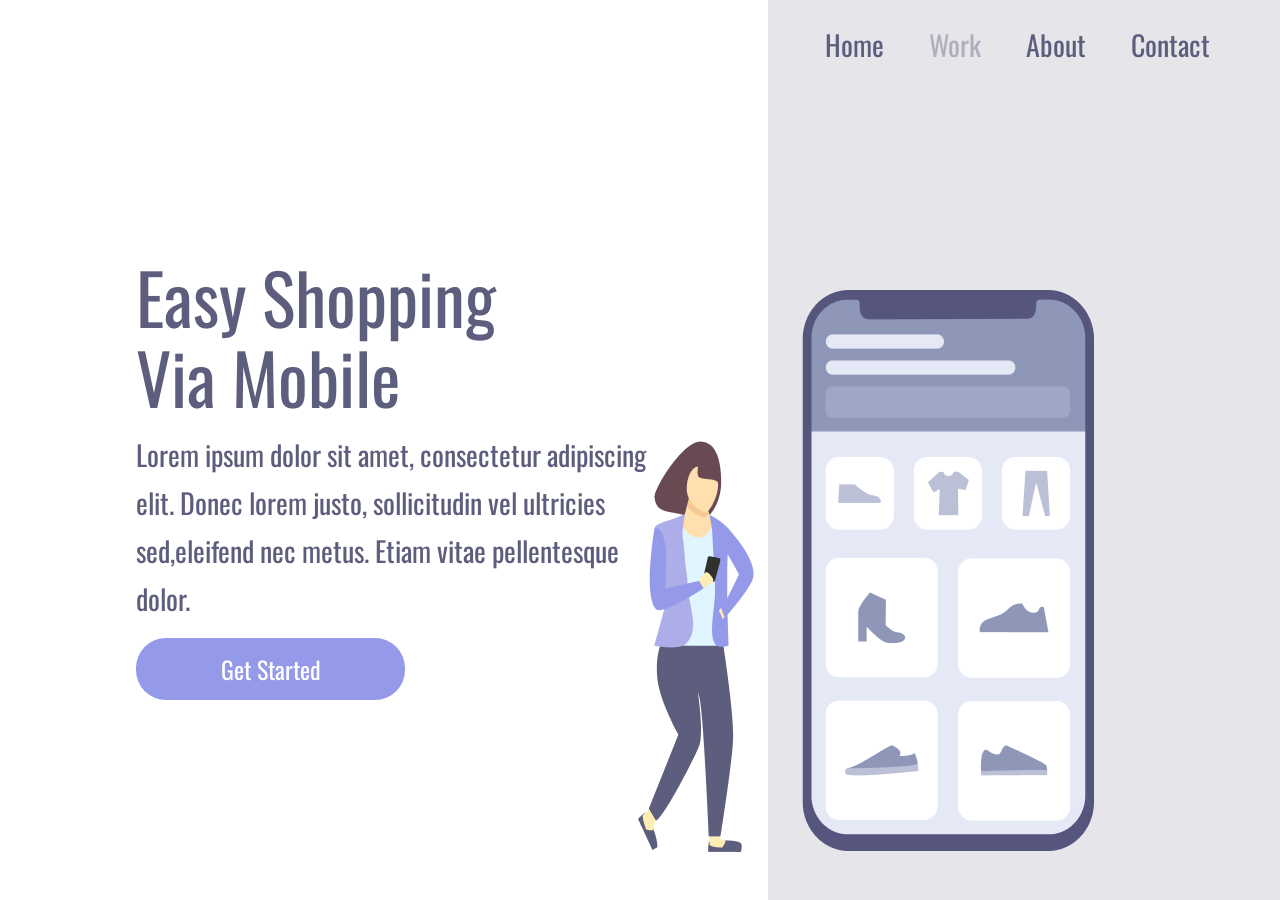
==== index.html @ 231eb47b "alteração no nome da pastas" ====
<!DOCTYPE html>
<html lang="en">
<head>
    <meta charset="UTF-8">
    <meta http-equiv="X-UA-Compatible" content="IE=edge">
    <meta name="viewport" content="width=device-width, initial-scale=1.0">
    <link rel="stylesheet" href="./styles.css">
    <link rel="preconnect" href="https://fonts.googleapis.com">
    <link rel="preconnect" href="https://fonts.gstatic.com" crossorigin>
    <link href="https://fonts.googleapis.com/css2?family=Oswald:wght@200..700&display=swap" rel="stylesheet">
    <title>css - projeto Easy Shopping</title> 
</head>
<body>
    <div class="wrapper">
        <section class="container-left">
            <h1> Easy Shopping Via Mobile </h1>
            <p>  Lorem ipsum dolor sit amet, consectetur  adipiscing elit. Donec lorem justo, sollicitudin vel
            ultricies sed,eleifend nec metus. Etiam vitae pellentesque dolor. </p>
            <button> Get Started </button>
        </section>

        <section class="container-right">
        <header> 
            <a>Home</a>
            <a>Work</a>
            <a>About</a>
            <a>Contact</a>
            </header>
            <img alt="girl-cellphone" src="./Illustration-3-3.png">
        </section>   
    </div>  
</body>
</html>
---- styles.css ----
* {
    margin:0;
    padding:0;
    box-sizing:border-box;
    font-family: "Oswald", sans-serif;
}


.wrapper {
    height: 100vh;
    width: 100vw;
}

.container-left {
    display:inline-block;
    width:60%;
    padding-left: 136px;
    margin-top: 20%;
}

.container-right {
    display:inline-block;  
    background-color: rgba(93,93,125,0.16);
    height:100vh;
    width:40%;
    position:absolute;
}

img {
    position:relative;
    top:25%;
    right:130px;
}

h1 {
    font-weight: 400;
    font-size: 70px;
    line-height: 80px;
    color: #5d5d7d;
    width:368px;
}

p {
    font-size:28px;
    line-height: 48px;
    color:#5d5d7d;
    margin-top:15px;
    margin-bottom: 15px;
    width:540px;
}

button {
    width:269px;
    height:62px;
    background: #9499ea;
    box-shadow: 0px 10px 24px  rgba(148,153,234,0,0979959);
    border: none;
    border-radius: 30px;
    font-size: 24px;
    line-height: 36px;
    text-align:center;
    color: #FFFFFF;
}

button:hover {
    opacity: 0.8;
}

button:active {
    opacity: 0.5;
}

a {
    font-size: 28px;
    line-height: 41px;
    color:#5d5d7d;
    margin-right: 41px;
    cursor:pointer;
}

a:nth-child(2) {
    opacity: 0.4;
}

a:hover {
    opacity: 0.4;
}

a:active {
    opcacity: 0.8;
}

header {
    margin: 24px 0 0 57px;
}

/* transformando o site para celulares*/
@media screen and (max-width:900px) {
    .container-left {
    width: 100%;
    height: 50%;
    padding: 0;
    margin:0;
    }

    .container-right {
    display: block;
    height: auto;
    width:100%;
    position:static;
    padding:40px;
    }
    
    img {
    position: static;  
    max-width: 90%;
    }

    header {
    display:none;
    }

    h1 {
    font-size: 36px;
    line-height: 52px;
    width: auto;
    margin: 58px 50px 0 50px;
    text-align: center;
    }
    
    p {
    margin: 15px 40px;
    width:auto;
    text-align: center;
    font-size:14px;
    font-height:24px;
    }

    button {
    margin:0 auto;
    display:block;
    }
}


/* Caso o celular seja muito menor,podemos fazer outra
configuração para o site */

@media screen and (max-width:900px) {
    .container-left {
    height: 70%;
    }

}
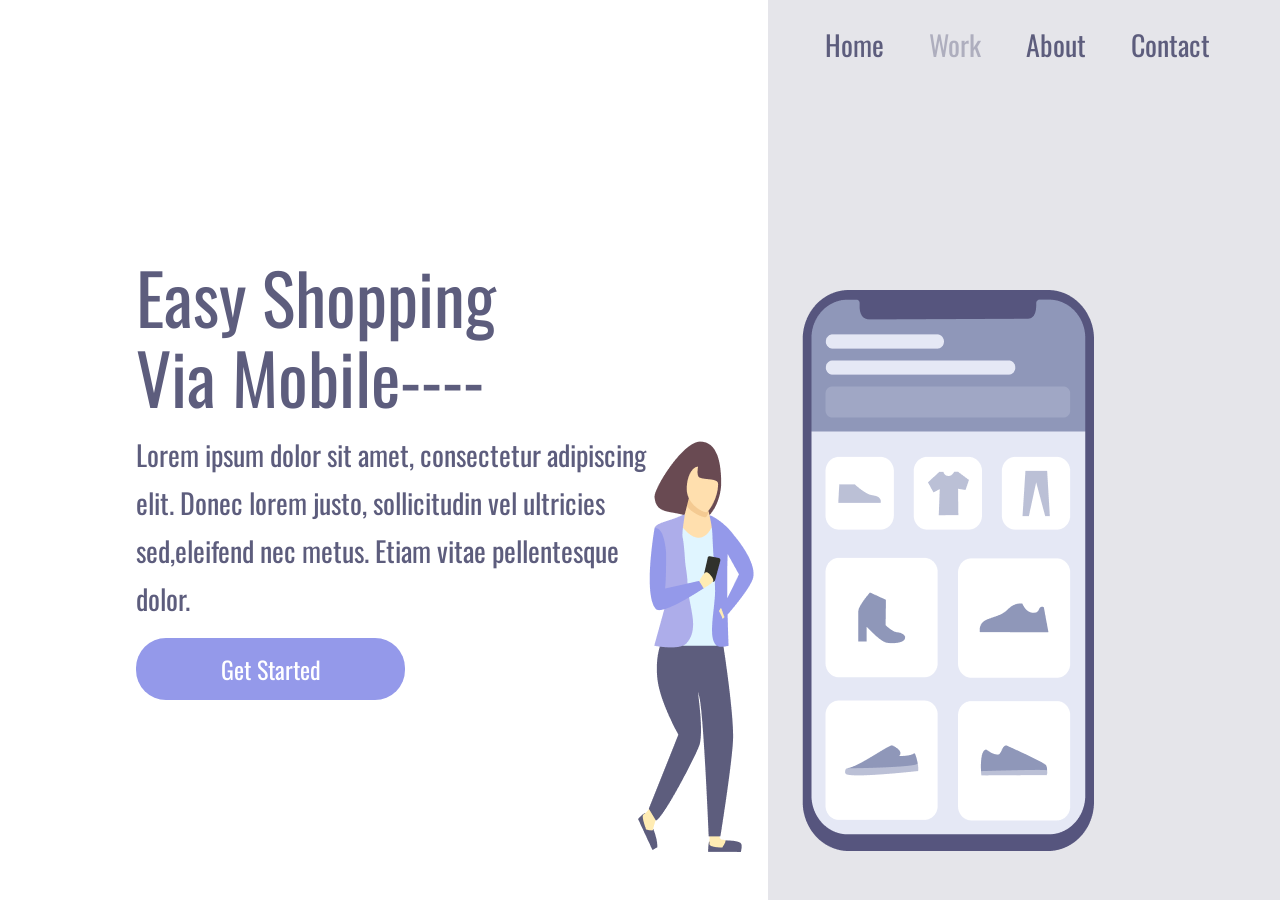
==== commit 4376f546: "atualizando projeto" ====
--- a/index.html
+++ b/index.html
@@ -13,7 +13,7 @@
 <body>
     <div class="wrapper">
         <section class="container-left">
-            <h1> Easy Shopping Via Mobile </h1>
+            <h1> Easy Shopping Via Mobile----</h1>
             <p>  Lorem ipsum dolor sit amet, consectetur  adipiscing elit. Donec lorem justo, sollicitudin vel
             ultricies sed,eleifend nec metus. Etiam vitae pellentesque dolor. </p>
             <button> Get Started </button>
--- a/styles.css
+++ b/styles.css
@@ -63,7 +63,7 @@
 }
 
 button:hover {
-    opacity: 0.8;
+    opacity: 0.9;
 }
 
 button:active {
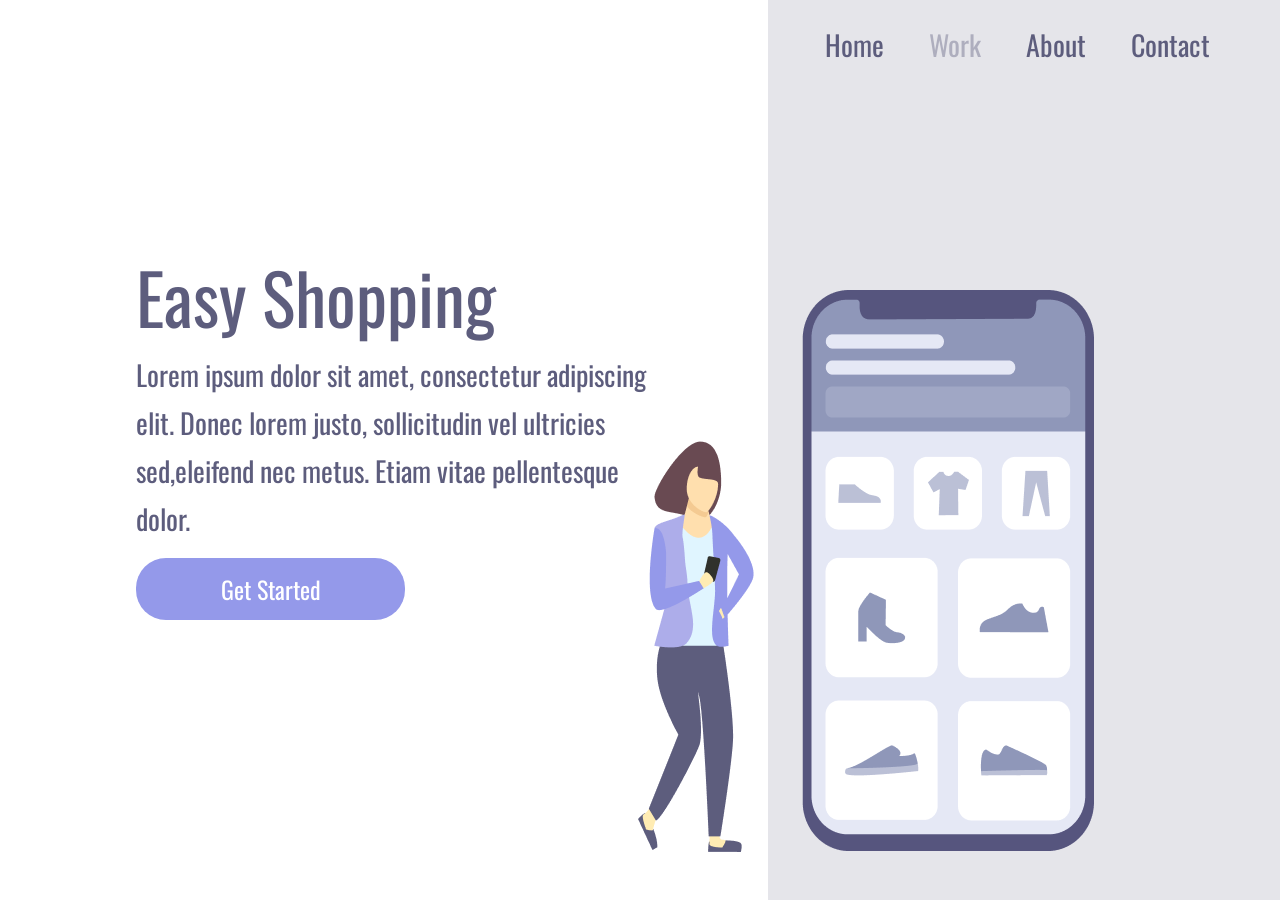
==== commit 4e8b65b6: "alterações" ====
--- a/index.html
+++ b/index.html
@@ -13,7 +13,7 @@
 <body>
     <div class="wrapper">
         <section class="container-left">
-            <h1> Easy Shopping Via Mobile----</h1>
+            <h1> Easy Shopping </h1>
             <p>  Lorem ipsum dolor sit amet, consectetur  adipiscing elit. Donec lorem justo, sollicitudin vel
             ultricies sed,eleifend nec metus. Etiam vitae pellentesque dolor. </p>
             <button> Get Started </button>
--- a/styles.css
+++ b/styles.css
@@ -63,7 +63,7 @@
 }
 
 button:hover {
-    opacity: 0.9;
+    opacity: 0.8;
 }
 
 button:active {
